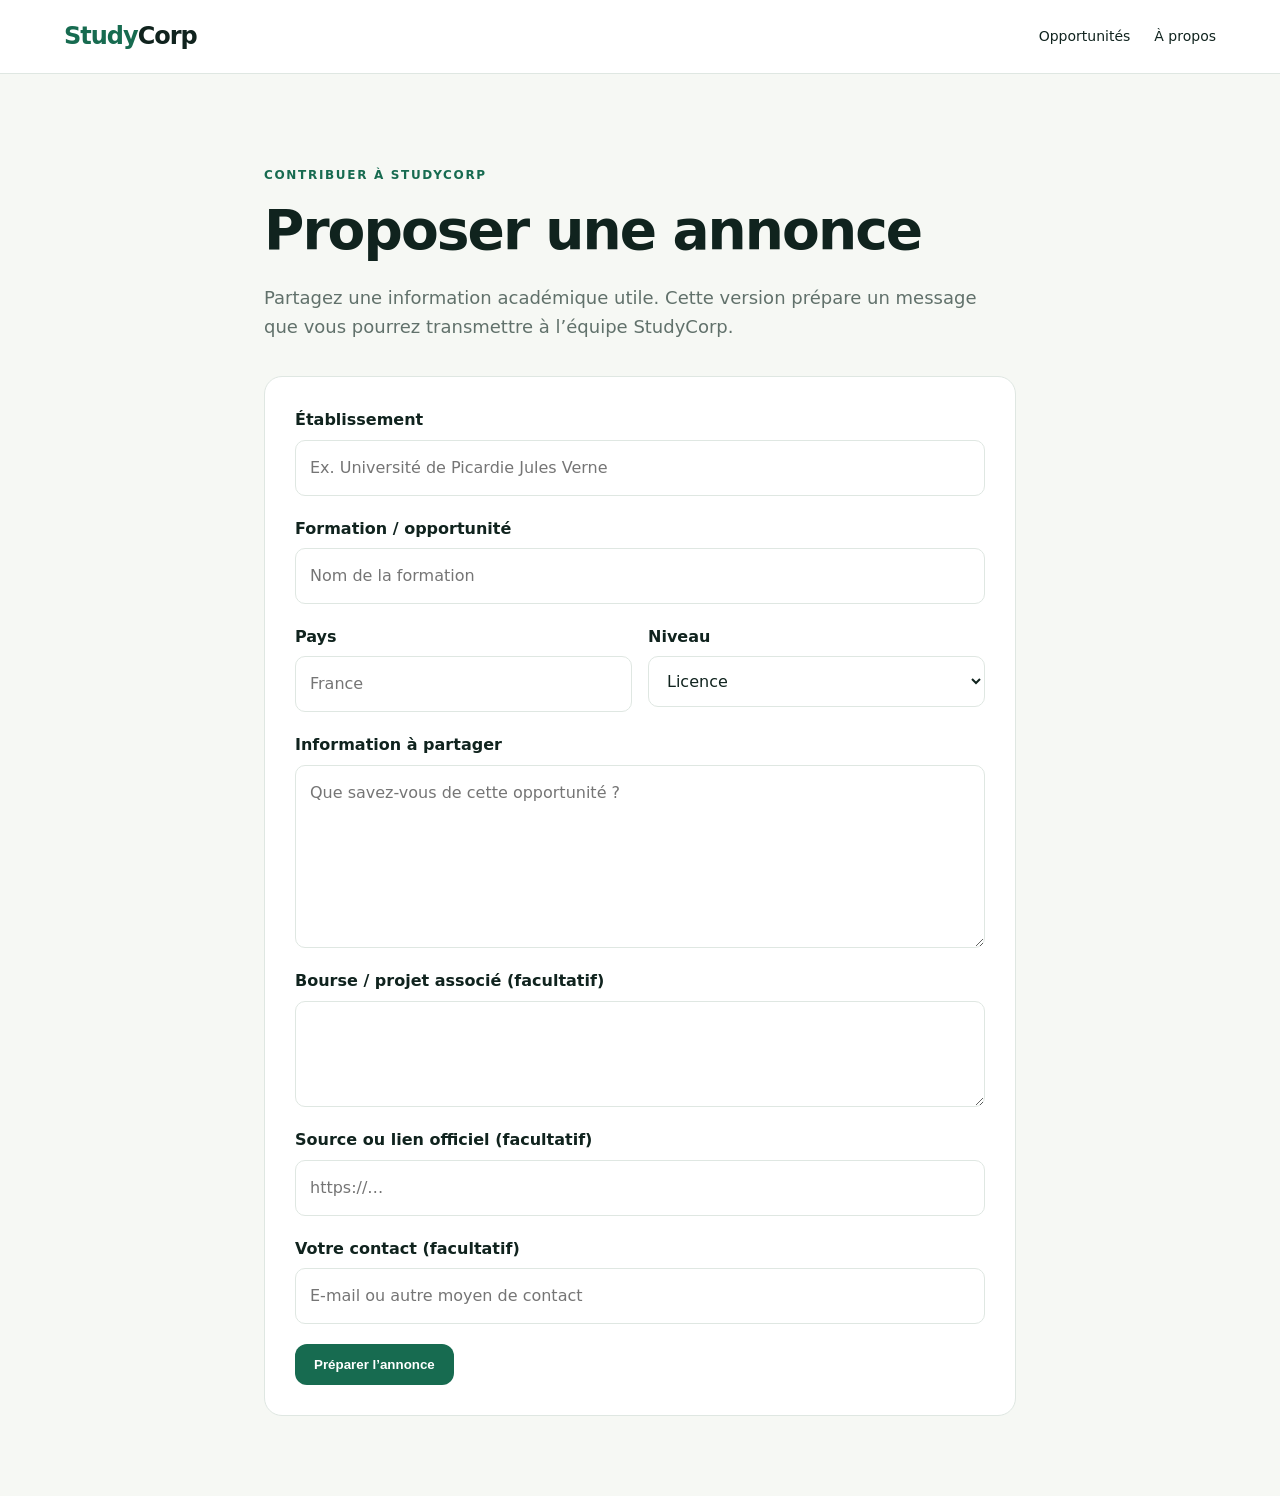
==== proposer.html @ 14f3e3e9 "Initial commit" ====
<!doctype html><html lang="fr"><head><meta charset="utf-8"><meta name="viewport" content="width=device-width,initial-scale=1"><title>Proposer une annonce — StudyCorp</title><link rel="stylesheet" href="css/style.css"></head><body><header class="nav"><a class="brand" href="index.html"><span>Study</span>Corp</a><nav><a href="index.html#opportunites">Opportunités</a><a href="index.html#apropos">À propos</a></nav></header><main class="form-page section"><p class="eyebrow">Contribuer à StudyCorp</p><h1>Proposer une annonce</h1><p class="lead compact">Partagez une information académique utile. Cette version prépare un message que vous pourrez transmettre à l’équipe StudyCorp.</p><form id="proposal" class="form"><label>Établissement<input required name="school" placeholder="Ex. Université de Picardie Jules Verne"></label><label>Formation / opportunité<input required name="program" placeholder="Nom de la formation"></label><div class="form-row"><label>Pays<input required name="country" placeholder="France"></label><label>Niveau<select name="level"><option>Licence</option><option>Master</option><option>Doctorat</option><option>Autre</option></select></label></div><label>Information à partager<textarea required name="info" rows="6" placeholder="Que savez-vous de cette opportunité ?"></textarea></label><label>Bourse / projet associé (facultatif)<textarea name="funding" rows="3"></textarea></label><label>Source ou lien officiel (facultatif)<input name="source" type="url" placeholder="https://…"></label><label>Votre contact (facultatif)<input name="contact" placeholder="E-mail ou autre moyen de contact"></label><button class="button" type="submit">Préparer l’annonce</button></form><div id="result" class="result" hidden></div></main><script src="js/proposer.js"></script></body></html>
---- css/style.css ----
:root{--ink:#10231e;--muted:#61716b;--paper:#f6f8f4;--white:#fff;--green:#176b50;--green2:#0e4e3a;--line:#dfe7e2;--accent:#e8b54b;--radius:18px}*{box-sizing:border-box}html{scroll-behavior:smooth}body{margin:0;font-family:Inter,ui-sans-serif,system-ui,-apple-system,BlinkMacSystemFont,"Segoe UI",sans-serif;color:var(--ink);background:var(--paper);line-height:1.6}a{color:inherit;text-decoration:none}.nav{height:74px;padding:0 max(5vw,24px);display:flex;align-items:center;justify-content:space-between;background:rgba(255,255,255,.96);border-bottom:1px solid var(--line);position:sticky;top:0;z-index:20}.nav nav{display:flex;align-items:center;gap:24px;font-size:14px}.brand{font-size:24px;font-weight:850;letter-spacing:-1px}.brand span{color:var(--green)}.button{display:inline-flex;justify-content:center;align-items:center;border:0;border-radius:12px;background:var(--green);color:#fff;padding:13px 19px;font-weight:750;cursor:pointer}.button:hover{background:var(--green2)}.button.small{padding:9px 14px}.button.light{background:#fff;color:var(--green2)}.button.full{width:100%}.hero{background:linear-gradient(120deg,#edf5ef,#f8f6e9);padding:95px 5vw 105px}.hero-inner{max-width:880px;margin:auto;text-align:center}.eyebrow{text-transform:uppercase;letter-spacing:.14em;font-size:12px;font-weight:800;color:var(--green)}h1,h2,h3{line-height:1.12;letter-spacing:-.035em}h1{font-size:clamp(42px,6vw,72px);margin:15px 0 22px}h1 em{font-style:normal;color:var(--green)}h2{font-size:clamp(28px,4vw,42px)}.lead{font-size:20px;color:var(--muted);max-width:750px;margin:0 auto 30px}.lead.compact{font-size:18px;margin-left:0}.search-wrap{max-width:1120px;margin:-36px auto 0;padding:0 24px;position:relative}.search-card{background:#fff;border:1px solid var(--line);box-shadow:0 14px 40px rgba(26,55,44,.09);padding:14px;border-radius:16px;display:grid;grid-template-columns:2fr 1fr 1fr;gap:10px}.search-card input,.search-card select,.form input,.form select,.form textarea{width:100%;padding:14px;border:1px solid var(--line);border-radius:10px;background:#fff;font:inherit;color:var(--ink)}.section{max-width:1120px;margin:auto;padding:80px 24px}.section-head{display:flex;justify-content:space-between;align-items:end;gap:20px}.section-head h2{margin:5px 0}.count{color:var(--muted)}.cards{display:grid;grid-template-columns:repeat(2,minmax(0,1fr));gap:22px;margin-top:30px}.card{background:#fff;border:1px solid var(--line);border-radius:var(--radius);padding:27px;box-shadow:0 5px 20px rgba(30,50,42,.035)}.badges{display:flex;gap:8px;flex-wrap:wrap}.badge{font-size:12px;font-weight:750;background:#edf5f0;color:var(--green2);padding:6px 9px;border-radius:999px}.badge.accent{background:#fff3d5;color:#755312}.meta{color:var(--muted);font-size:13px;margin-top:20px}.card h3{font-size:26px;margin:7px 0}.institution{font-weight:700}.card>p:not(.meta,.institution){color:var(--muted)}.card-foot{border-top:1px solid var(--line);margin-top:22px;padding-top:18px;display:flex;justify-content:space-between;gap:12px;font-size:14px}.card-foot span{font-weight:700}.card-foot a{color:var(--green);font-weight:800}.about{max-width:1120px;margin:20px auto 90px;padding:60px 24px;display:grid;grid-template-columns:1fr 1fr;gap:70px}.notice{background:#eef4f0;border-left:4px solid var(--green);padding:18px;border-radius:8px}.cta{background:var(--green2);color:#fff;text-align:center;padding:70px 24px}.cta h2{margin-bottom:10px}.cta p{opacity:.82;margin-bottom:25px}footer{padding:38px 5vw;display:flex;justify-content:space-between;align-items:center;gap:20px;background:#fff;border-top:1px solid var(--line);color:var(--muted);font-size:13px}.detail{padding-top:55px}.back{color:var(--green);font-weight:750}.detail-grid{display:grid;grid-template-columns:minmax(0,2fr) minmax(280px,.8fr);gap:55px;margin-top:40px}.detail h1{font-size:clamp(38px,5vw,60px)}.detail article h2{font-size:25px;margin-top:40px}.institution.big{font-size:19px}.side{background:#fff;border:1px solid var(--line);border-radius:var(--radius);padding:24px;height:max-content;position:sticky;top:100px}.side h3{font-size:22px}.side dl{margin:25px 0}.side dt{font-size:12px;text-transform:uppercase;letter-spacing:.08em;color:var(--muted);font-weight:800}.side dd{margin:2px 0 17px}.form-page{max-width:800px}.form-page h1{font-size:55px}.form{background:#fff;border:1px solid var(--line);border-radius:var(--radius);padding:30px;margin-top:35px}.form label{display:block;font-weight:700;margin-bottom:20px}.form input,.form select,.form textarea{display:block;margin-top:7px;font-weight:400}.form-row{display:grid;grid-template-columns:1fr 1fr;gap:16px}.result{margin-top:30px;padding:25px;background:#edf5f0;border-radius:var(--radius)}.empty{text-align:center;padding:50px;color:var(--muted)}@media(max-width:760px){.nav nav>a:not(.button){display:none}.hero{padding:65px 24px 85px}.search-card{grid-template-columns:1fr}.cards,.about,.detail-grid{grid-template-columns:1fr}.cards{gap:16px}.about{gap:20px;margin-bottom:40px;padding-top:40px}.section{padding:60px 18px}.section-head{align-items:start;flex-direction:column}.side{position:static}.form-row{grid-template-columns:1fr}footer{flex-direction:column;text-align:center}.card-foot{flex-direction:column}.form-page h1{font-size:42px}}
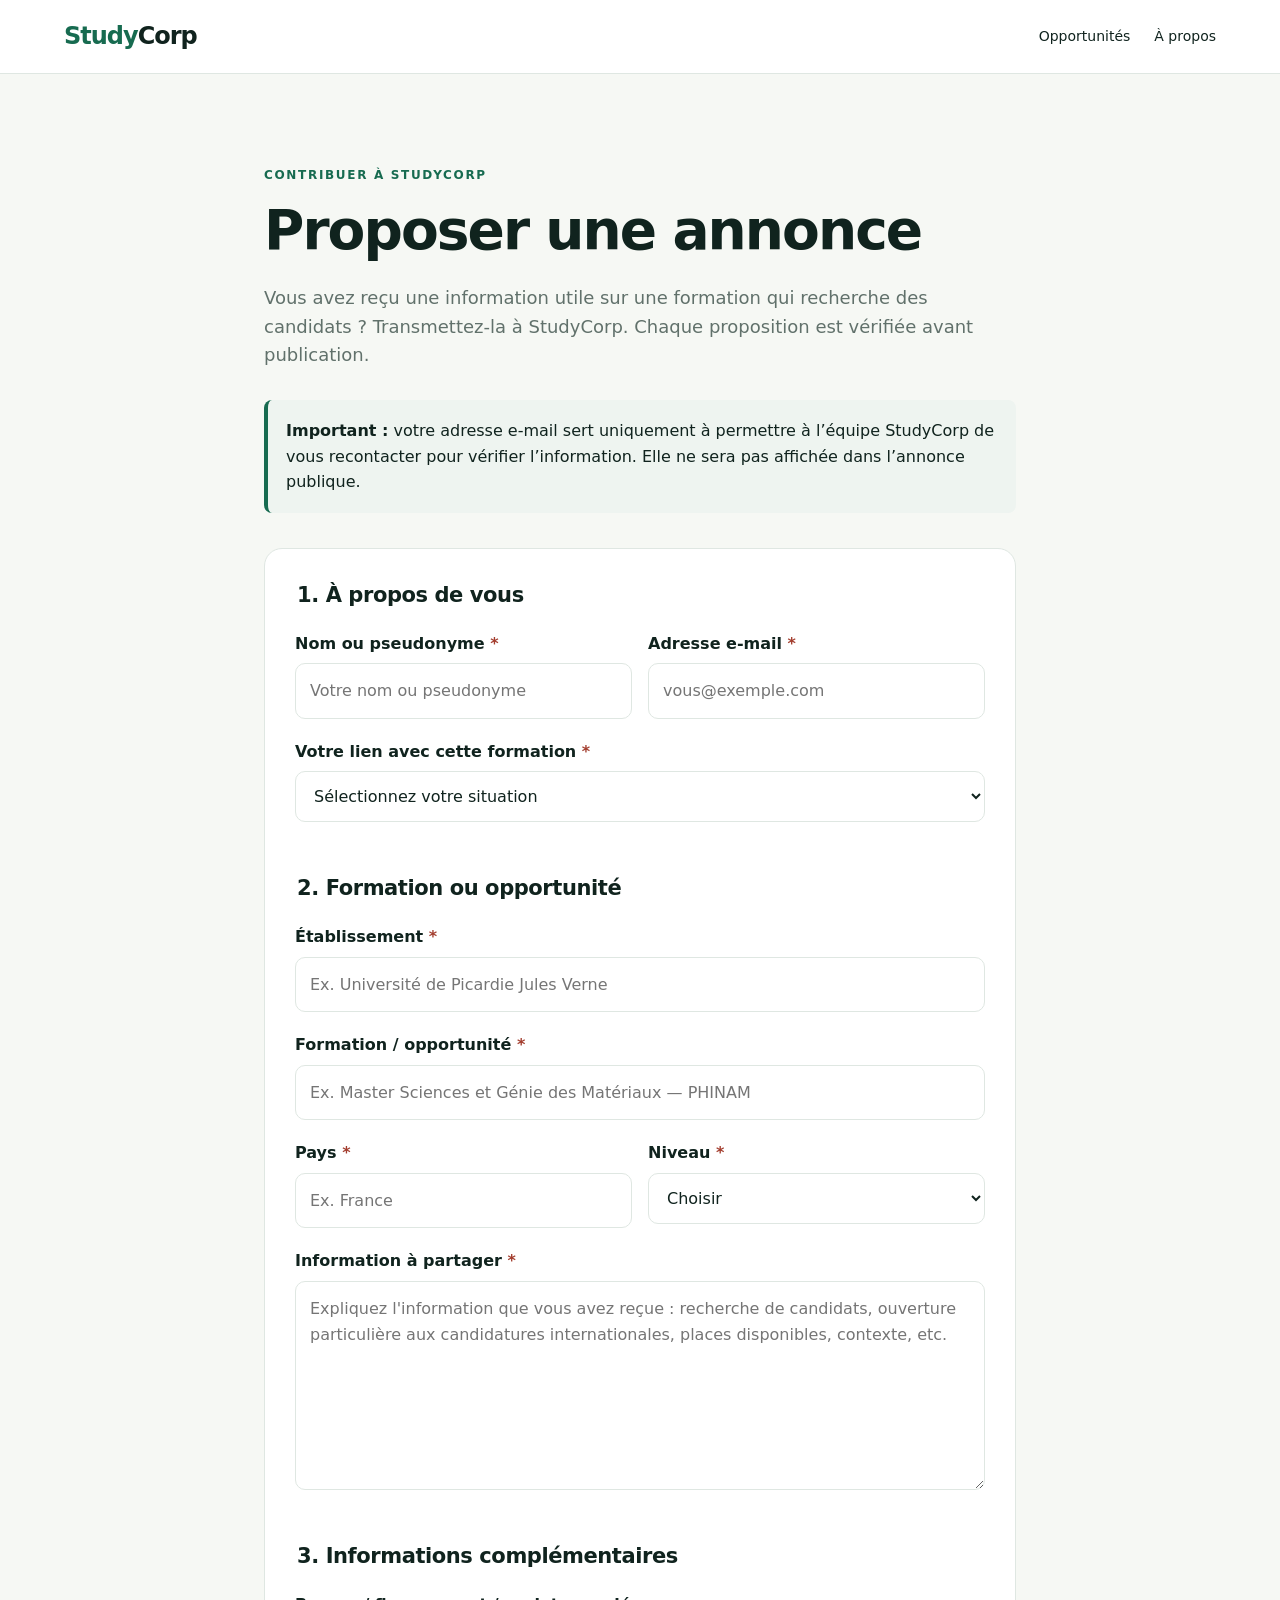
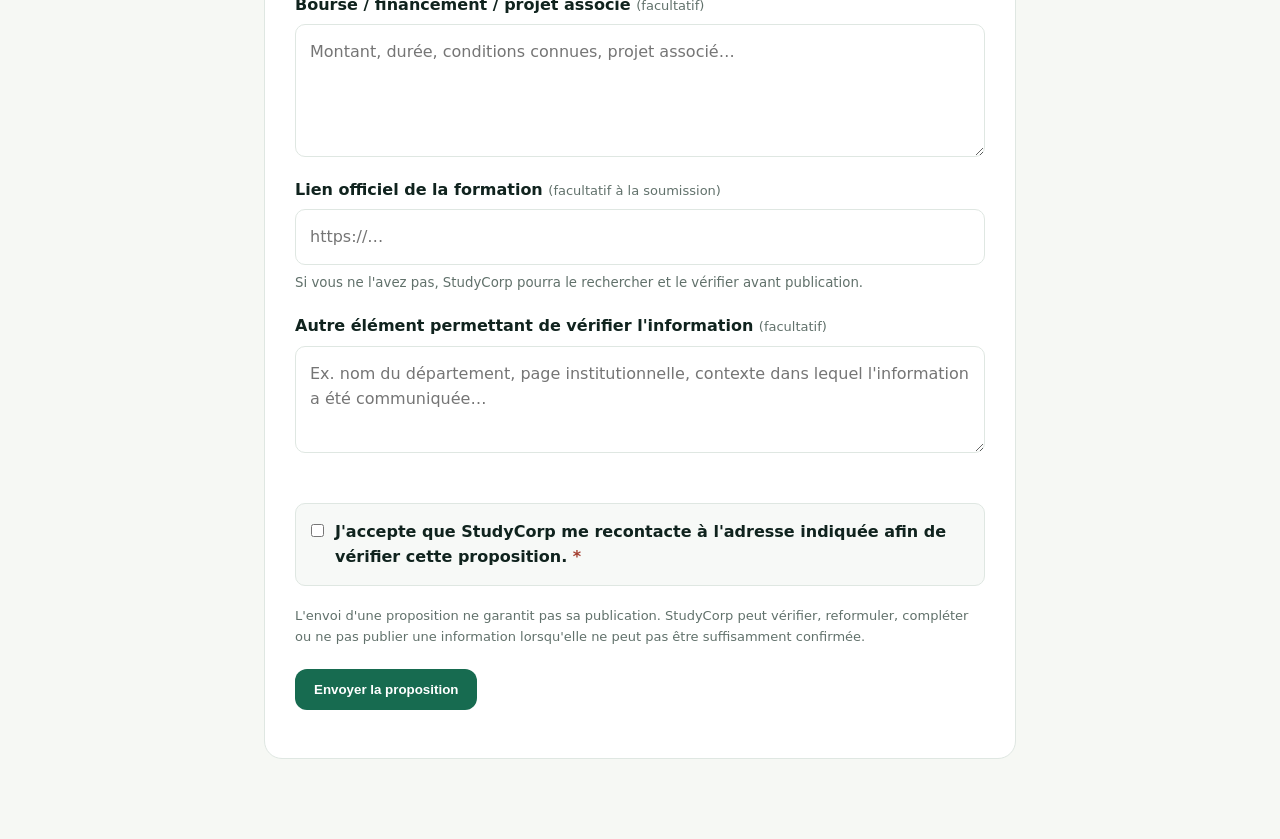
==== commit 488e8c1e: "Add annoucement submission form" ====
--- a/proposer.html
+++ b/proposer.html
@@ -1 +1,105 @@
-<!doctype html><html lang="fr"><head><meta charset="utf-8"><meta name="viewport" content="width=device-width,initial-scale=1"><title>Proposer une annonce — StudyCorp</title><link rel="stylesheet" href="css/style.css"></head><body><header class="nav"><a class="brand" href="index.html"><span>Study</span>Corp</a><nav><a href="index.html#opportunites">Opportunités</a><a href="index.html#apropos">À propos</a></nav></header><main class="form-page section"><p class="eyebrow">Contribuer à StudyCorp</p><h1>Proposer une annonce</h1><p class="lead compact">Partagez une information académique utile. Cette version prépare un message que vous pourrez transmettre à l’équipe StudyCorp.</p><form id="proposal" class="form"><label>Établissement<input required name="school" placeholder="Ex. Université de Picardie Jules Verne"></label><label>Formation / opportunité<input required name="program" placeholder="Nom de la formation"></label><div class="form-row"><label>Pays<input required name="country" placeholder="France"></label><label>Niveau<select name="level"><option>Licence</option><option>Master</option><option>Doctorat</option><option>Autre</option></select></label></div><label>Information à partager<textarea required name="info" rows="6" placeholder="Que savez-vous de cette opportunité ?"></textarea></label><label>Bourse / projet associé (facultatif)<textarea name="funding" rows="3"></textarea></label><label>Source ou lien officiel (facultatif)<input name="source" type="url" placeholder="https://…"></label><label>Votre contact (facultatif)<input name="contact" placeholder="E-mail ou autre moyen de contact"></label><button class="button" type="submit">Préparer l’annonce</button></form><div id="result" class="result" hidden></div></main><script src="js/proposer.js"></script></body></html>
+<!doctype html>
+<html lang="fr">
+<head>
+  <meta charset="utf-8">
+  <meta name="viewport" content="width=device-width,initial-scale=1">
+  <title>Proposer une annonce — StudyCorp</title>
+  <link rel="stylesheet" href="css/style.css">
+</head>
+<body>
+<header class="nav">
+  <a class="brand" href="index.html"><span>Study</span>Corp</a>
+  <nav><a href="index.html#opportunites">Opportunités</a><a href="index.html#apropos">À propos</a></nav>
+</header>
+
+<main class="form-page section">
+  <p class="eyebrow">Contribuer à StudyCorp</p>
+  <h1>Proposer une annonce</h1>
+  <p class="lead compact">Vous avez reçu une information utile sur une formation qui recherche des candidats ? Transmettez-la à StudyCorp. Chaque proposition est vérifiée avant publication.</p>
+
+  <div class="notice privacy-note">
+    <strong>Important :</strong> votre adresse e-mail sert uniquement à permettre à l’équipe StudyCorp de vous recontacter pour vérifier l’information. Elle ne sera pas affichée dans l’annonce publique.
+  </div>
+
+  <form id="proposal" class="form" novalidate>
+    <fieldset>
+      <legend>1. À propos de vous</legend>
+      <div class="form-row">
+        <label>Nom ou pseudonyme <span class="required">*</span>
+          <input required name="contributor_name" autocomplete="name" placeholder="Votre nom ou pseudonyme">
+        </label>
+        <label>Adresse e-mail <span class="required">*</span>
+          <input required name="email" type="email" autocomplete="email" placeholder="vous@exemple.com">
+        </label>
+      </div>
+
+      <label>Votre lien avec cette formation <span class="required">*</span>
+        <select required name="relationship">
+          <option value="" selected disabled>Sélectionnez votre situation</option>
+          <option>Étudiant(e) actuel(le) de la formation</option>
+          <option>Ancien(ne) étudiant(e) de la formation</option>
+          <option>Enseignant(e) de la formation</option>
+          <option>Responsable de la formation</option>
+          <option>Personnel de l'établissement</option>
+          <option>Autre</option>
+        </select>
+      </label>
+
+      <label id="relationship-other-wrap" hidden>Précisez votre situation
+        <input name="relationship_other" placeholder="Ex. étudiant d'une autre formation du même établissement">
+      </label>
+    </fieldset>
+
+    <fieldset>
+      <legend>2. Formation ou opportunité</legend>
+      <label>Établissement <span class="required">*</span>
+        <input required name="school" placeholder="Ex. Université de Picardie Jules Verne">
+      </label>
+      <label>Formation / opportunité <span class="required">*</span>
+        <input required name="program" placeholder="Ex. Master Sciences et Génie des Matériaux — PHINAM">
+      </label>
+      <div class="form-row">
+        <label>Pays <span class="required">*</span>
+          <input required name="country" placeholder="Ex. France">
+        </label>
+        <label>Niveau <span class="required">*</span>
+          <select required name="level">
+            <option value="" selected disabled>Choisir</option>
+            <option>Licence</option><option>Master 1</option><option>Master 2</option><option>Master</option><option>Doctorat</option><option>Autre</option>
+          </select>
+        </label>
+      </div>
+      <label>Information à partager <span class="required">*</span>
+        <textarea required name="info" rows="7" placeholder="Expliquez l'information que vous avez reçue : recherche de candidats, ouverture particulière aux candidatures internationales, places disponibles, contexte, etc."></textarea>
+      </label>
+    </fieldset>
+
+    <fieldset>
+      <legend>3. Informations complémentaires</legend>
+      <label>Bourse / financement / projet associé <span class="optional">(facultatif)</span>
+        <textarea name="funding" rows="4" placeholder="Montant, durée, conditions connues, projet associé…"></textarea>
+      </label>
+      <label>Lien officiel de la formation <span class="optional">(facultatif à la soumission)</span>
+        <input name="source" type="url" inputmode="url" placeholder="https://…">
+        <small>Si vous ne l'avez pas, StudyCorp pourra le rechercher et le vérifier avant publication.</small>
+      </label>
+      <label>Autre élément permettant de vérifier l'information <span class="optional">(facultatif)</span>
+        <textarea name="verification_note" rows="3" placeholder="Ex. nom du département, page institutionnelle, contexte dans lequel l'information a été communiquée…"></textarea>
+      </label>
+    </fieldset>
+
+    <label class="check-label">
+      <input required type="checkbox" name="contact_permission" value="Oui">
+      <span>J'accepte que StudyCorp me recontacte à l'adresse indiquée afin de vérifier cette proposition. <span class="required">*</span></span>
+    </label>
+
+    <p class="form-disclaimer">L'envoi d'une proposition ne garantit pas sa publication. StudyCorp peut vérifier, reformuler, compléter ou ne pas publier une information lorsqu'elle ne peut pas être suffisamment confirmée.</p>
+
+    <button class="button submit-button" type="submit">Envoyer la proposition</button>
+    <p id="form-status" class="form-status" role="status" aria-live="polite"></p>
+  </form>
+</main>
+
+<script src="js/proposer.js"></script>
+</body>
+</html>
--- a/css/style.css
+++ b/css/style.css
@@ -1 +1,4 @@
 :root{--ink:#10231e;--muted:#61716b;--paper:#f6f8f4;--white:#fff;--green:#176b50;--green2:#0e4e3a;--line:#dfe7e2;--accent:#e8b54b;--radius:18px}*{box-sizing:border-box}html{scroll-behavior:smooth}body{margin:0;font-family:Inter,ui-sans-serif,system-ui,-apple-system,BlinkMacSystemFont,"Segoe UI",sans-serif;color:var(--ink);background:var(--paper);line-height:1.6}a{color:inherit;text-decoration:none}.nav{height:74px;padding:0 max(5vw,24px);display:flex;align-items:center;justify-content:space-between;background:rgba(255,255,255,.96);border-bottom:1px solid var(--line);position:sticky;top:0;z-index:20}.nav nav{display:flex;align-items:center;gap:24px;font-size:14px}.brand{font-size:24px;font-weight:850;letter-spacing:-1px}.brand span{color:var(--green)}.button{display:inline-flex;justify-content:center;align-items:center;border:0;border-radius:12px;background:var(--green);color:#fff;padding:13px 19px;font-weight:750;cursor:pointer}.button:hover{background:var(--green2)}.button.small{padding:9px 14px}.button.light{background:#fff;color:var(--green2)}.button.full{width:100%}.hero{background:linear-gradient(120deg,#edf5ef,#f8f6e9);padding:95px 5vw 105px}.hero-inner{max-width:880px;margin:auto;text-align:center}.eyebrow{text-transform:uppercase;letter-spacing:.14em;font-size:12px;font-weight:800;color:var(--green)}h1,h2,h3{line-height:1.12;letter-spacing:-.035em}h1{font-size:clamp(42px,6vw,72px);margin:15px 0 22px}h1 em{font-style:normal;color:var(--green)}h2{font-size:clamp(28px,4vw,42px)}.lead{font-size:20px;color:var(--muted);max-width:750px;margin:0 auto 30px}.lead.compact{font-size:18px;margin-left:0}.search-wrap{max-width:1120px;margin:-36px auto 0;padding:0 24px;position:relative}.search-card{background:#fff;border:1px solid var(--line);box-shadow:0 14px 40px rgba(26,55,44,.09);padding:14px;border-radius:16px;display:grid;grid-template-columns:2fr 1fr 1fr;gap:10px}.search-card input,.search-card select,.form input,.form select,.form textarea{width:100%;padding:14px;border:1px solid var(--line);border-radius:10px;background:#fff;font:inherit;color:var(--ink)}.section{max-width:1120px;margin:auto;padding:80px 24px}.section-head{display:flex;justify-content:space-between;align-items:end;gap:20px}.section-head h2{margin:5px 0}.count{color:var(--muted)}.cards{display:grid;grid-template-columns:repeat(2,minmax(0,1fr));gap:22px;margin-top:30px}.card{background:#fff;border:1px solid var(--line);border-radius:var(--radius);padding:27px;box-shadow:0 5px 20px rgba(30,50,42,.035)}.badges{display:flex;gap:8px;flex-wrap:wrap}.badge{font-size:12px;font-weight:750;background:#edf5f0;color:var(--green2);padding:6px 9px;border-radius:999px}.badge.accent{background:#fff3d5;color:#755312}.meta{color:var(--muted);font-size:13px;margin-top:20px}.card h3{font-size:26px;margin:7px 0}.institution{font-weight:700}.card>p:not(.meta,.institution){color:var(--muted)}.card-foot{border-top:1px solid var(--line);margin-top:22px;padding-top:18px;display:flex;justify-content:space-between;gap:12px;font-size:14px}.card-foot span{font-weight:700}.card-foot a{color:var(--green);font-weight:800}.about{max-width:1120px;margin:20px auto 90px;padding:60px 24px;display:grid;grid-template-columns:1fr 1fr;gap:70px}.notice{background:#eef4f0;border-left:4px solid var(--green);padding:18px;border-radius:8px}.cta{background:var(--green2);color:#fff;text-align:center;padding:70px 24px}.cta h2{margin-bottom:10px}.cta p{opacity:.82;margin-bottom:25px}footer{padding:38px 5vw;display:flex;justify-content:space-between;align-items:center;gap:20px;background:#fff;border-top:1px solid var(--line);color:var(--muted);font-size:13px}.detail{padding-top:55px}.back{color:var(--green);font-weight:750}.detail-grid{display:grid;grid-template-columns:minmax(0,2fr) minmax(280px,.8fr);gap:55px;margin-top:40px}.detail h1{font-size:clamp(38px,5vw,60px)}.detail article h2{font-size:25px;margin-top:40px}.institution.big{font-size:19px}.side{background:#fff;border:1px solid var(--line);border-radius:var(--radius);padding:24px;height:max-content;position:sticky;top:100px}.side h3{font-size:22px}.side dl{margin:25px 0}.side dt{font-size:12px;text-transform:uppercase;letter-spacing:.08em;color:var(--muted);font-weight:800}.side dd{margin:2px 0 17px}.form-page{max-width:800px}.form-page h1{font-size:55px}.form{background:#fff;border:1px solid var(--line);border-radius:var(--radius);padding:30px;margin-top:35px}.form label{display:block;font-weight:700;margin-bottom:20px}.form input,.form select,.form textarea{display:block;margin-top:7px;font-weight:400}.form-row{display:grid;grid-template-columns:1fr 1fr;gap:16px}.result{margin-top:30px;padding:25px;background:#edf5f0;border-radius:var(--radius)}.empty{text-align:center;padding:50px;color:var(--muted)}@media(max-width:760px){.nav nav>a:not(.button){display:none}.hero{padding:65px 24px 85px}.search-card{grid-template-columns:1fr}.cards,.about,.detail-grid{grid-template-columns:1fr}.cards{gap:16px}.about{gap:20px;margin-bottom:40px;padding-top:40px}.section{padding:60px 18px}.section-head{align-items:start;flex-direction:column}.side{position:static}.form-row{grid-template-columns:1fr}footer{flex-direction:column;text-align:center}.card-foot{flex-direction:column}.form-page h1{font-size:42px}}
+
+/* StudyCorp V1.1 — formulaire de contribution */
+.form fieldset{border:0;padding:0;margin:0 0 30px}.form legend{font-size:21px;font-weight:850;letter-spacing:-.02em;margin-bottom:18px}.required{color:#a33d2e}.optional{color:var(--muted);font-weight:500;font-size:13px}.form small{display:block;color:var(--muted);font-weight:400;margin-top:7px}.privacy-note{margin-top:28px}.check-label{display:flex!important;align-items:flex-start;gap:11px;background:#f7f9f7;border:1px solid var(--line);padding:15px;border-radius:10px}.check-label input{width:auto!important;margin:5px 0 0!important;flex:0 0 auto}.form-disclaimer{font-size:13px;color:var(--muted);margin:4px 0 22px}.submit-button:disabled{opacity:.65;cursor:wait}.form-status{margin:18px 0 0;padding:0;font-weight:700}.form-status.success,.form-status.error{padding:14px 16px;border-radius:10px}.form-status.success{background:#edf5f0;color:var(--green2)}.form-status.error{background:#fff0ed;color:#8b3023}label[hidden]{display:none!important}
